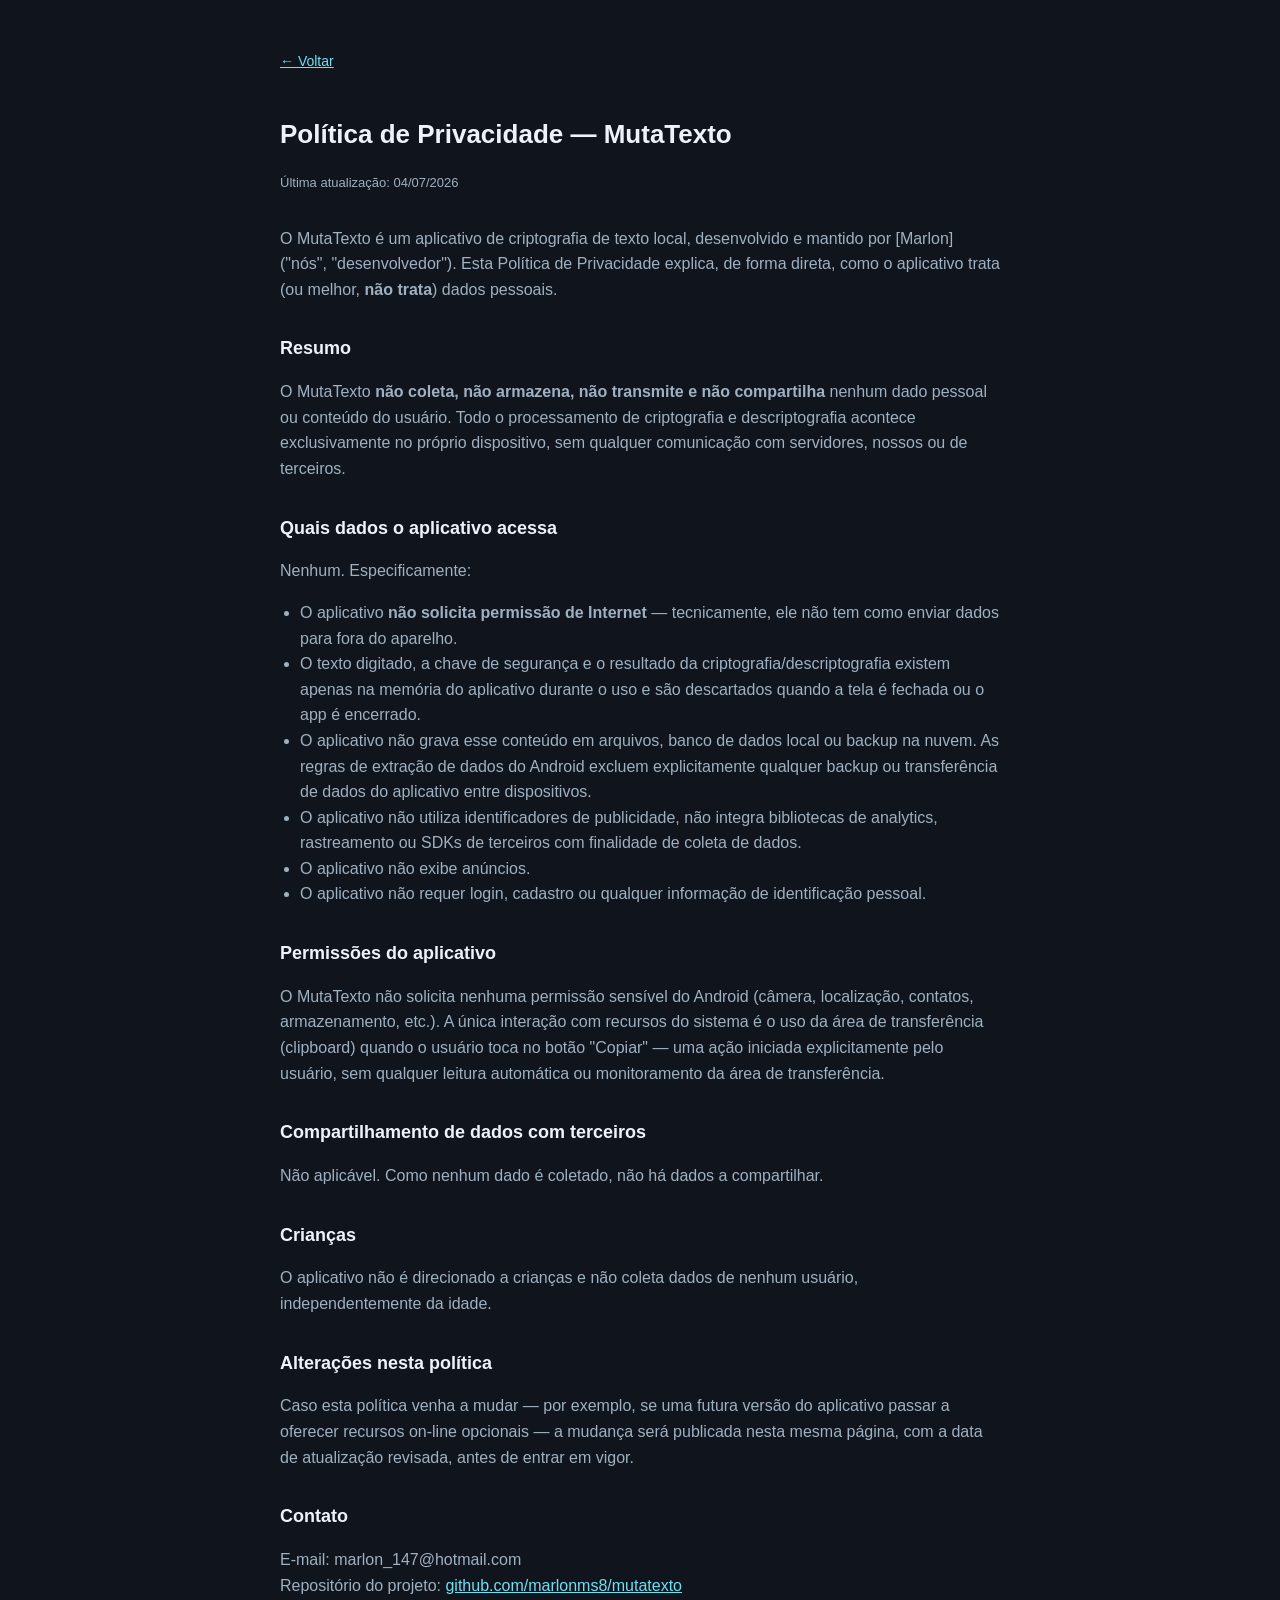
==== docs/privacy.html @ 14f08a2d "MutaTexto 1.0.0: AES-256 moderno + modo legado Collura" ====
<!DOCTYPE html>
<html lang="pt-BR">
<head>
<meta charset="UTF-8">
<meta name="viewport" content="width=device-width, initial-scale=1.0">
<title>Política de Privacidade — MutaTexto</title>
<link rel="icon" type="image/png" href="assets/favicon-32.png">
<link rel="apple-touch-icon" href="assets/apple-touch-icon-180.png">
<link rel="stylesheet" href="assets/style.css">
</head>
<body>
<div class="wrap legal">

    <a class="back-link" href="index.html">&larr; Voltar</a>

    <h1>Política de Privacidade — MutaTexto</h1>
    <p class="updated">Última atualização: 04/07/2026</p>

    <p>
        O MutaTexto é um aplicativo de criptografia de texto local,
        desenvolvido e mantido por [Marlon] ("nós", "desenvolvedor"). Esta
        Política de Privacidade explica, de forma direta, como o aplicativo
        trata (ou melhor, <strong>não trata</strong>) dados pessoais.
    </p>

    <h2>Resumo</h2>
    <p>
        O MutaTexto <strong>não coleta, não armazena, não transmite e não
        compartilha</strong> nenhum dado pessoal ou conteúdo do usuário. Todo
        o processamento de criptografia e descriptografia acontece
        exclusivamente no próprio dispositivo, sem qualquer comunicação com
        servidores, nossos ou de terceiros.
    </p>

    <h2>Quais dados o aplicativo acessa</h2>
    <p>Nenhum. Especificamente:</p>
    <ul>
        <li>O aplicativo <strong>não solicita permissão de Internet</strong> — tecnicamente, ele não tem como enviar dados para fora do aparelho.</li>
        <li>O texto digitado, a chave de segurança e o resultado da criptografia/descriptografia existem apenas na memória do aplicativo durante o uso e são descartados quando a tela é fechada ou o app é encerrado.</li>
        <li>O aplicativo não grava esse conteúdo em arquivos, banco de dados local ou backup na nuvem. As regras de extração de dados do Android excluem explicitamente qualquer backup ou transferência de dados do aplicativo entre dispositivos.</li>
        <li>O aplicativo não utiliza identificadores de publicidade, não integra bibliotecas de analytics, rastreamento ou SDKs de terceiros com finalidade de coleta de dados.</li>
        <li>O aplicativo não exibe anúncios.</li>
        <li>O aplicativo não requer login, cadastro ou qualquer informação de identificação pessoal.</li>
    </ul>

    <h2>Permissões do aplicativo</h2>
    <p>
        O MutaTexto não solicita nenhuma permissão sensível do Android
        (câmera, localização, contatos, armazenamento, etc.). A única
        interação com recursos do sistema é o uso da área de transferência
        (clipboard) quando o usuário toca no botão "Copiar" — uma ação
        iniciada explicitamente pelo usuário, sem qualquer leitura automática
        ou monitoramento da área de transferência.
    </p>

    <h2>Compartilhamento de dados com terceiros</h2>
    <p>Não aplicável. Como nenhum dado é coletado, não há dados a compartilhar.</p>

    <h2>Crianças</h2>
    <p>
        O aplicativo não é direcionado a crianças e não coleta dados de
        nenhum usuário, independentemente da idade.
    </p>

    <h2>Alterações nesta política</h2>
    <p>
        Caso esta política venha a mudar — por exemplo, se uma futura versão
        do aplicativo passar a oferecer recursos on-line opcionais — a
        mudança será publicada nesta mesma página, com a data de atualização
        revisada, antes de entrar em vigor.
    </p>

    <h2>Contato</h2>
    <p>
        E-mail: marlon_147@hotmail.com<br>
        Repositório do projeto: <a href="https://github.com/marlonms8/mutatexto">github.com/marlonms8/mutatexto</a>
    </p>

</div>
</body>
</html>
---- docs/assets/style.css ----
:root {
    --bg: #10151d;
    --card: #1a232e;
    --stroke: #2b3a48;
    --text-primary: #edf3f8;
    --text-secondary: #9fb0c0;
    --text-hint: #71838f;
    --accent: #1ca9ce;
    --accent-bright: #6fe0f2;
}

* {
    box-sizing: border-box;
}

body {
    margin: 0;
    background-color: var(--bg);
    color: var(--text-primary);
    font-family: -apple-system, BlinkMacSystemFont, "Segoe UI", Roboto, Helvetica, Arial, sans-serif;
    line-height: 1.6;
}

.wrap {
    max-width: 760px;
    margin: 0 auto;
    padding: 48px 20px 80px;
}

header.hero {
    text-align: center;
    margin-bottom: 40px;
}

header.hero img {
    width: 96px;
    height: 96px;
    border-radius: 20px;
    margin-bottom: 16px;
}

header.hero h1 {
    font-size: 32px;
    margin: 0 0 8px;
}

header.hero p.tagline {
    color: var(--text-secondary);
    font-size: 15px;
    margin: 0;
}

.card {
    background-color: var(--card);
    border: 1px solid var(--stroke);
    border-radius: 16px;
    padding: 24px;
    margin-bottom: 24px;
}

.card h2 {
    margin-top: 0;
    font-size: 18px;
}

.badge-row {
    display: flex;
    justify-content: center;
    gap: 10px;
    flex-wrap: wrap;
    margin: 20px 0 32px;
}

.badge {
    display: inline-block;
    padding: 6px 14px;
    border-radius: 20px;
    background-color: var(--card);
    border: 1px solid var(--stroke);
    color: var(--text-secondary);
    font-size: 12px;
}

.btn-row {
    display: flex;
    justify-content: center;
    gap: 12px;
    flex-wrap: wrap;
    margin: 24px 0 8px;
}

.btn {
    display: inline-block;
    padding: 12px 22px;
    border-radius: 12px;
    text-decoration: none;
    font-weight: 600;
    font-size: 14px;
}

.btn.primary {
    background-color: var(--accent);
    color: #ffffff;
}

.btn.secondary {
    background-color: #212d3a;
    color: var(--text-primary);
    border: 1px solid var(--stroke);
}

a {
    color: var(--accent-bright);
}

footer {
    text-align: center;
    color: var(--text-hint);
    font-size: 12px;
    margin-top: 48px;
}

ul {
    padding-left: 20px;
}

.feature-list {
    list-style: none;
    padding: 0;
    margin: 0;
}

.feature-list li {
    padding: 10px 0;
    border-bottom: 1px solid var(--stroke);
    color: var(--text-secondary);
}

.feature-list li:last-child {
    border-bottom: none;
}

.feature-list strong {
    color: var(--text-primary);
}

.legal h1 {
    font-size: 26px;
}

.legal h2 {
    font-size: 18px;
    margin-top: 32px;
}

.legal p, .legal li {
    color: var(--text-secondary);
}

.updated {
    color: var(--text-hint);
    font-size: 13px;
    margin-bottom: 32px;
}

.back-link {
    display: inline-block;
    margin-bottom: 24px;
    font-size: 14px;
}
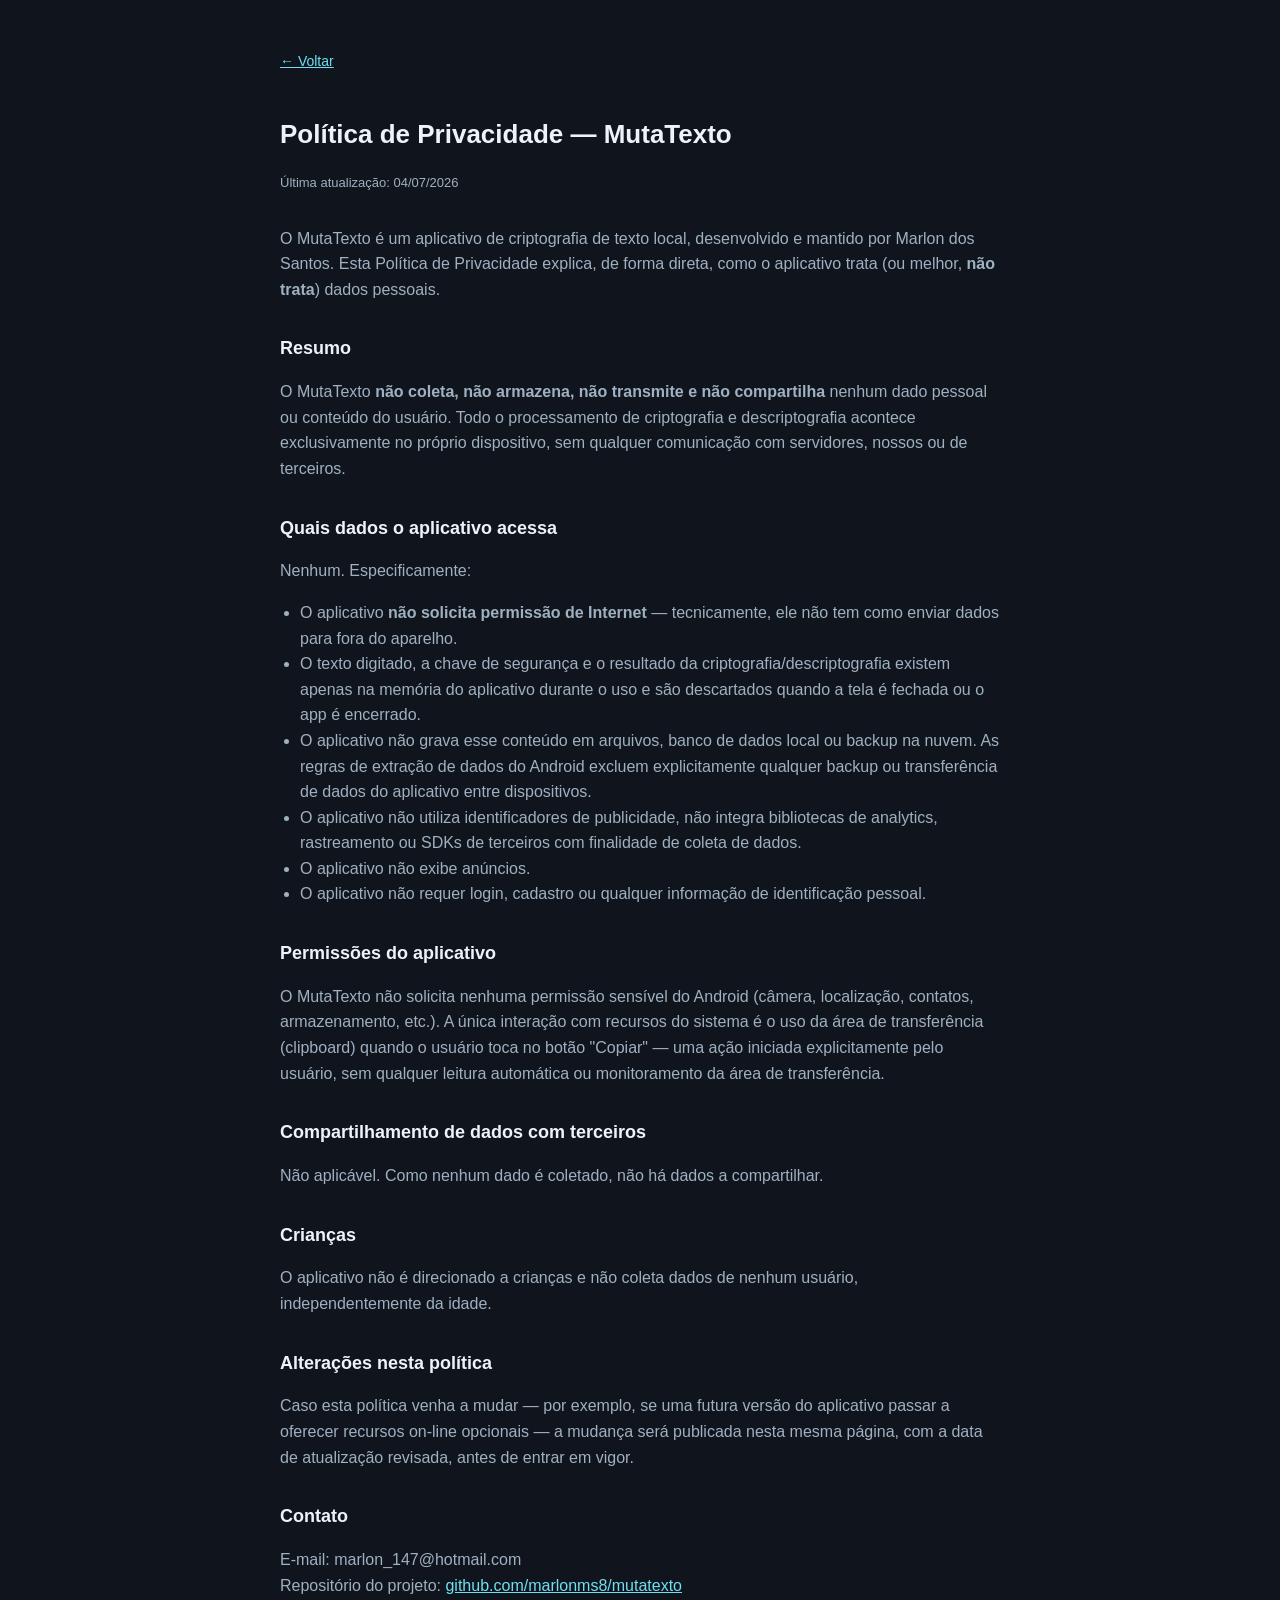
==== commit def28af3: "Update privacy.html" ====
--- a/docs/privacy.html
+++ b/docs/privacy.html
@@ -18,7 +18,7 @@
 
     <p>
         O MutaTexto é um aplicativo de criptografia de texto local,
-        desenvolvido e mantido por [Marlon] ("nós", "desenvolvedor"). Esta
+        desenvolvido e mantido por Marlon dos Santos. Esta
         Política de Privacidade explica, de forma direta, como o aplicativo
         trata (ou melhor, <strong>não trata</strong>) dados pessoais.
     </p>
